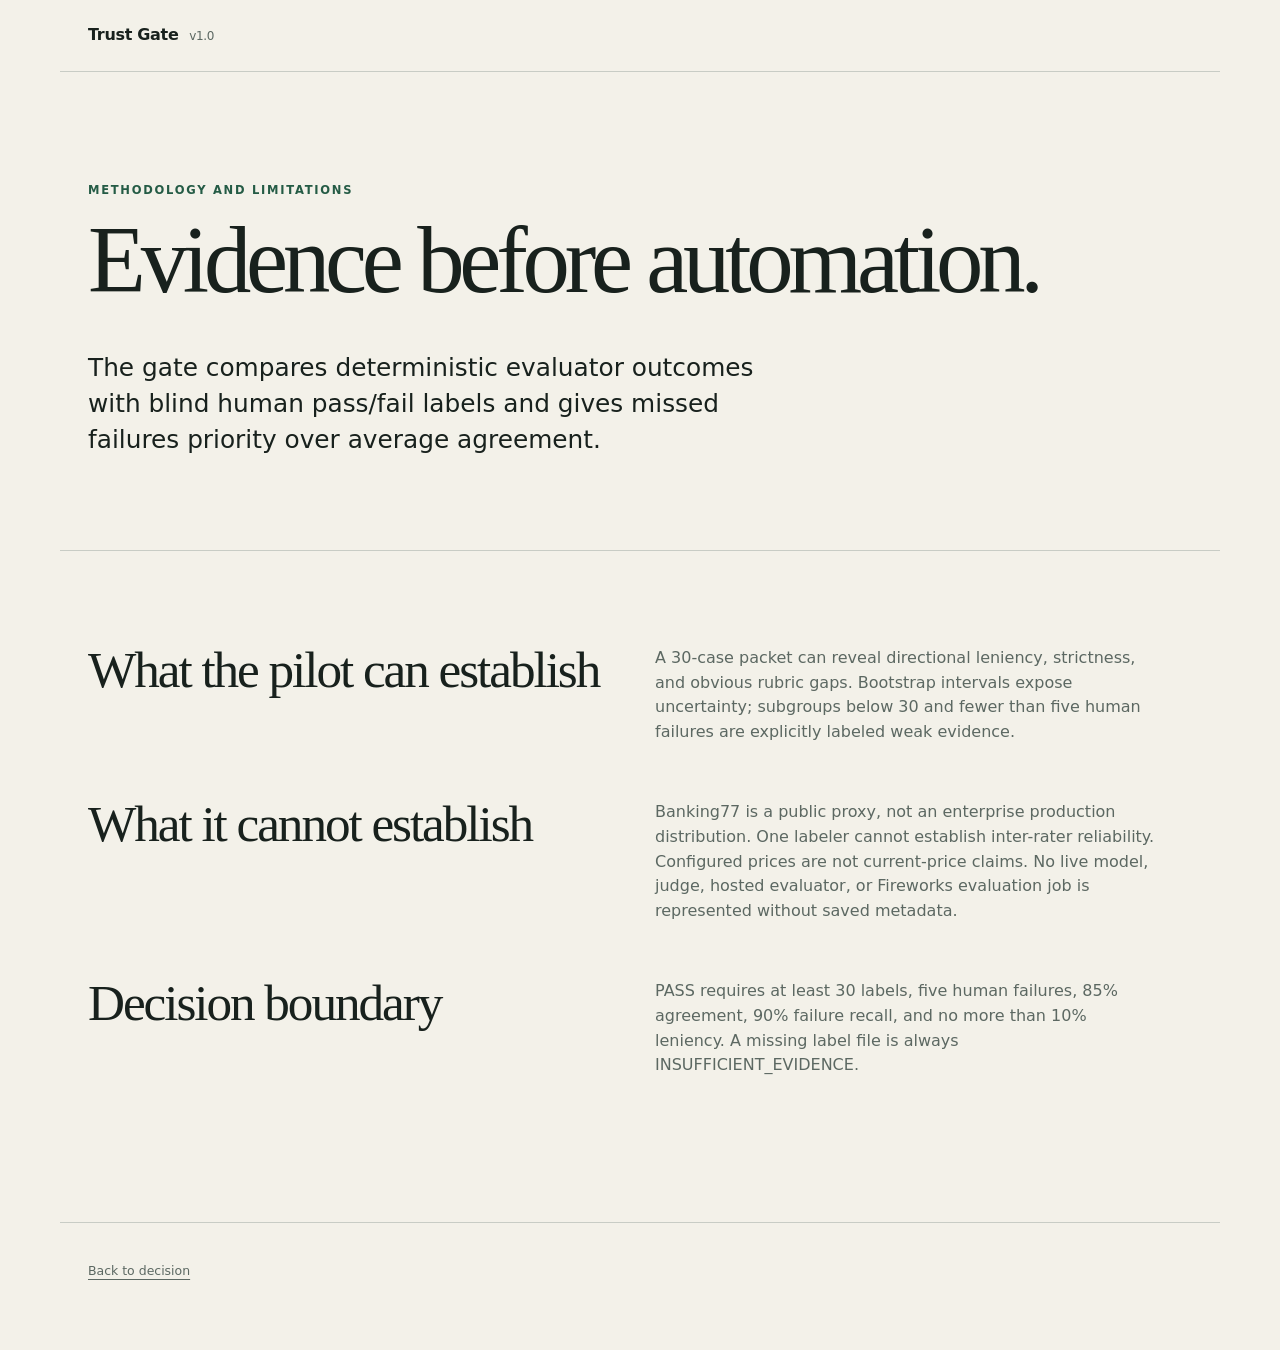
==== public_site/methodology.html @ ca29dec6 "Build evaluator trust gate" ====
<!doctype html><html lang="en"><head><meta charset="utf-8"><meta name="viewport" content="width=device-width, initial-scale=1"><title>Methodology - Evaluator Trust Gate</title><link rel="icon" href="favicon.svg" type="image/svg+xml"><link rel="stylesheet" href="styles.css"></head><body><header class="topbar"><a class="wordmark" href="index.html">Trust Gate <span>v1.0</span></a></header><main><section class="hero"><p class="eyebrow">Methodology and limitations</p><h1>Evidence before automation.</h1><p class="dek">The gate compares deterministic evaluator outcomes with blind human pass/fail labels and gives missed failures priority over average agreement.</p></section><section><div class="section-intro"><h2>What the pilot can establish</h2><p>A 30-case packet can reveal directional leniency, strictness, and obvious rubric gaps. Bootstrap intervals expose uncertainty; subgroups below 30 and fewer than five human failures are explicitly labeled weak evidence.</p></div><div class="section-intro"><h2>What it cannot establish</h2><p>Banking77 is a public proxy, not an enterprise production distribution. One labeler cannot establish inter-rater reliability. Configured prices are not current-price claims. No live model, judge, hosted evaluator, or Fireworks evaluation job is represented without saved metadata.</p></div><div class="section-intro"><h2>Decision boundary</h2><p>PASS requires at least 30 labels, five human failures, 85% agreement, 90% failure recall, and no more than 10% leniency. A missing label file is always INSUFFICIENT_EVIDENCE.</p></div></section></main><footer><a href="index.html">Back to decision</a></footer></body></html>
---- public_site/styles.css ----
:root { --ink:#18211d; --muted:#5c6862; --paper:#f3f1e9; --panel:#faf9f4; --line:#c8ccc5; --green:#245b45; --amber:#8b490e; --amber-bg:#f6e7d5; --max:1160px; }
* { box-sizing:border-box; }
html { scroll-behavior:smooth; }
body { margin:0; color:var(--ink); background:var(--paper); font-family:Inter, ui-sans-serif, system-ui, -apple-system, BlinkMacSystemFont, "Segoe UI", sans-serif; line-height:1.55; }
a { color:inherit; text-underline-offset:4px; }
a:focus-visible, button:focus-visible, select:focus-visible, .table-wrap:focus-visible { outline:3px solid var(--amber); outline-offset:3px; }
.skip { position:absolute; left:-999px; top:1rem; background:var(--ink); color:white; padding:.6rem 1rem; z-index:10; }
.skip:focus { left:1rem; }
.topbar { max-width:var(--max); margin:auto; min-height:72px; padding:0 28px; display:flex; align-items:center; justify-content:space-between; border-bottom:1px solid var(--line); }
.wordmark { font-weight:760; letter-spacing:-.02em; text-decoration:none; }
.wordmark span { color:var(--muted); font-weight:500; font-size:.75rem; margin-left:.35rem; }
nav { display:flex; gap:26px; font-size:.86rem; }
nav a { text-decoration:none; color:var(--muted); }
main, footer { max-width:var(--max); margin:auto; }
section { padding:92px 28px; border-bottom:1px solid var(--line); }
.hero { padding-top:110px; display:grid; grid-template-columns:1.4fr .6fr; column-gap:64px; }
.eyebrow { margin:0 0 16px; color:var(--green); text-transform:uppercase; font-size:.72rem; font-weight:760; letter-spacing:.15em; }
h1 { grid-column:1 / -1; max-width:960px; margin:0; font-family:Georgia, "Times New Roman", serif; font-size:clamp(3rem, 7.4vw, 6.5rem); font-weight:500; letter-spacing:-.055em; line-height:.93; }
.dek { margin:46px 0 0; font-size:clamp(1.15rem, 2vw, 1.55rem); line-height:1.45; max-width:720px; }
.hero-rule { margin-top:50px; border-top:4px solid var(--green); }
.hypothesis { margin:43px 0 0; font-size:.91rem; color:var(--muted); }
.hypothesis strong { display:block; color:var(--ink); margin-bottom:5px; }
.decision { background:var(--ink); color:#f7f5ed; }
.decision .eyebrow { color:#b9d2c5; }
.decision-head { display:flex; justify-content:space-between; gap:20px; align-items:end; }
h2 { margin:0; font-family:Georgia, "Times New Roman", serif; font-size:clamp(2rem, 4vw, 4rem); font-weight:500; letter-spacing:-.04em; line-height:1.04; }
.decision h2 { display:flex; align-items:center; gap:16px; }
.status-dot { width:16px; height:16px; border:3px solid #f1a761; border-radius:50%; flex:none; }
.decision-version { color:#aab2ae; font-size:.8rem; }
.decision-copy { max-width:750px; margin:26px 0 50px; color:#cbd1ce; font-size:1.1rem; }
.criteria { display:grid; grid-template-columns:repeat(4,1fr); border-top:1px solid #53605a; }
.criteria div { padding:22px 20px 0 0; min-height:126px; border-right:1px solid #53605a; }
.criteria div+div { padding-left:20px; }
.criteria div:last-child { border:0; }
.criteria span, .criteria small { display:block; color:#aab2ae; }
.criteria strong { display:block; font-size:1.45rem; margin:8px 0; }
.criteria .critical strong { color:#ffc181; }
.section-intro { display:grid; grid-template-columns:1fr 1fr; gap:30px; margin-bottom:52px; }
.section-intro .eyebrow { grid-column:1 / -1; margin-bottom:-12px; }
.section-intro p:last-child { margin:3px 0 0; color:var(--muted); max-width:500px; }
.inventory { display:grid; grid-template-columns:repeat(4,1fr); border-top:1px solid var(--ink); }
.inventory article { min-height:285px; padding:24px 20px 20px 0; border-right:1px solid var(--line); }
.inventory article+article { padding-left:20px; }
.inventory article:last-child { border-right:0; }
.inventory .number { margin:0; font-family:Georgia, serif; font-size:3.6rem; line-height:1; }
.inventory h3, .method h3 { margin:24px 0 8px; font-size:1rem; }
.inventory article>p:not(.number) { color:var(--muted); font-size:.88rem; }
.inventory span { display:inline-block; margin-top:16px; color:var(--amber); text-transform:uppercase; font-size:.68rem; font-weight:800; letter-spacing:.1em; }
.inventory .verified { color:var(--green); }
.inventory .missing { background:var(--amber-bg); padding-left:20px; }
.table-wrap { overflow-x:auto; }
table { width:100%; border-collapse:collapse; min-width:700px; background:var(--panel); }
th, td { text-align:left; padding:18px; border-bottom:1px solid var(--line); }
thead th { background:var(--ink); color:white; font-size:.73rem; letter-spacing:.08em; text-transform:uppercase; }
tbody th { font-size:.9rem; }
td { color:var(--muted); }
.filters { display:grid; grid-template-columns:repeat(4,1fr); gap:12px; margin-bottom:30px; }
label { font-size:.72rem; font-weight:700; text-transform:uppercase; letter-spacing:.08em; }
select { width:100%; margin-top:8px; padding:12px; border:1px solid var(--line); border-radius:0; background:var(--panel); color:var(--ink); font:inherit; text-transform:none; letter-spacing:normal; }
.case-list { border-top:1px solid var(--ink); }
.case-row { display:grid; grid-template-columns:100px 1fr 160px; gap:20px; padding:22px 0; border-bottom:1px solid var(--line); }
.case-row .case-id { font-family:ui-monospace, monospace; font-size:.75rem; color:var(--muted); }
.case-row h3 { margin:0 0 6px; font-size:1rem; }
.case-row p { margin:0; color:var(--muted); font-size:.88rem; }
.case-row .pending { color:var(--amber); font-size:.74rem; font-weight:800; text-transform:uppercase; }
.method-steps { list-style:none; padding:0; margin:0; border-top:1px solid var(--ink); }
.method-steps li { display:grid; grid-template-columns:100px 1fr; padding:26px 0; border-bottom:1px solid var(--line); }
.method-steps li>span { font-family:ui-monospace, monospace; color:var(--green); }
.method-steps h3 { margin:0 0 4px; }
.method-steps p { margin:0; color:var(--muted); max-width:700px; }
.implication { display:grid; grid-template-columns:1fr 2fr; gap:30px; background:var(--green); color:white; }
.implication .eyebrow { color:#c9e0d3; }
.implication h2 { grid-column:2; }
.implication>p:last-child { grid-column:2; max-width:760px; color:#dce9e2; }
footer { padding:38px 28px 70px; display:flex; justify-content:space-between; gap:30px; color:var(--muted); font-size:.78rem; }
footer p { max-width:520px; margin:0; }
footer div { display:flex; gap:10px; }
@media (max-width:760px) {
  nav { display:none; }
  section { padding:64px 20px; }
  .topbar { padding:0 20px; }
  .hero { padding-top:74px; display:block; }
  h1 { font-size:3.4rem; }
  .dek { margin-top:34px; }
  .hero-rule { margin-top:36px; }
  .decision-head { align-items:start; flex-direction:column; }
  .decision-version { order:-1; }
  .criteria, .inventory { grid-template-columns:1fr 1fr; }
  .criteria div:nth-child(2), .inventory article:nth-child(2) { border-right:0; }
  .criteria div:nth-child(n+3), .inventory article:nth-child(n+3) { border-top:1px solid var(--line); }
  .criteria div:nth-child(3) { padding-left:0; }
  .section-intro { display:block; }
  .section-intro h2 { margin-bottom:22px; }
  .filters { grid-template-columns:1fr 1fr; }
  .case-row { grid-template-columns:1fr; gap:8px; }
  .implication { display:block; }
  .implication h2 { margin-bottom:28px; }
  footer { display:block; }
  footer div { margin-top:20px; flex-wrap:wrap; }
}
@media (max-width:430px) {
  h1 { font-size:2.9rem; }
  .criteria, .inventory, .filters { grid-template-columns:1fr; }
  .criteria div, .criteria div:nth-child(2), .inventory article, .inventory article:nth-child(2) { border-right:0; border-top:1px solid var(--line); padding-left:0; }
  .method-steps li { grid-template-columns:50px 1fr; }
}
@media (prefers-reduced-motion:reduce) { html { scroll-behavior:auto; } }
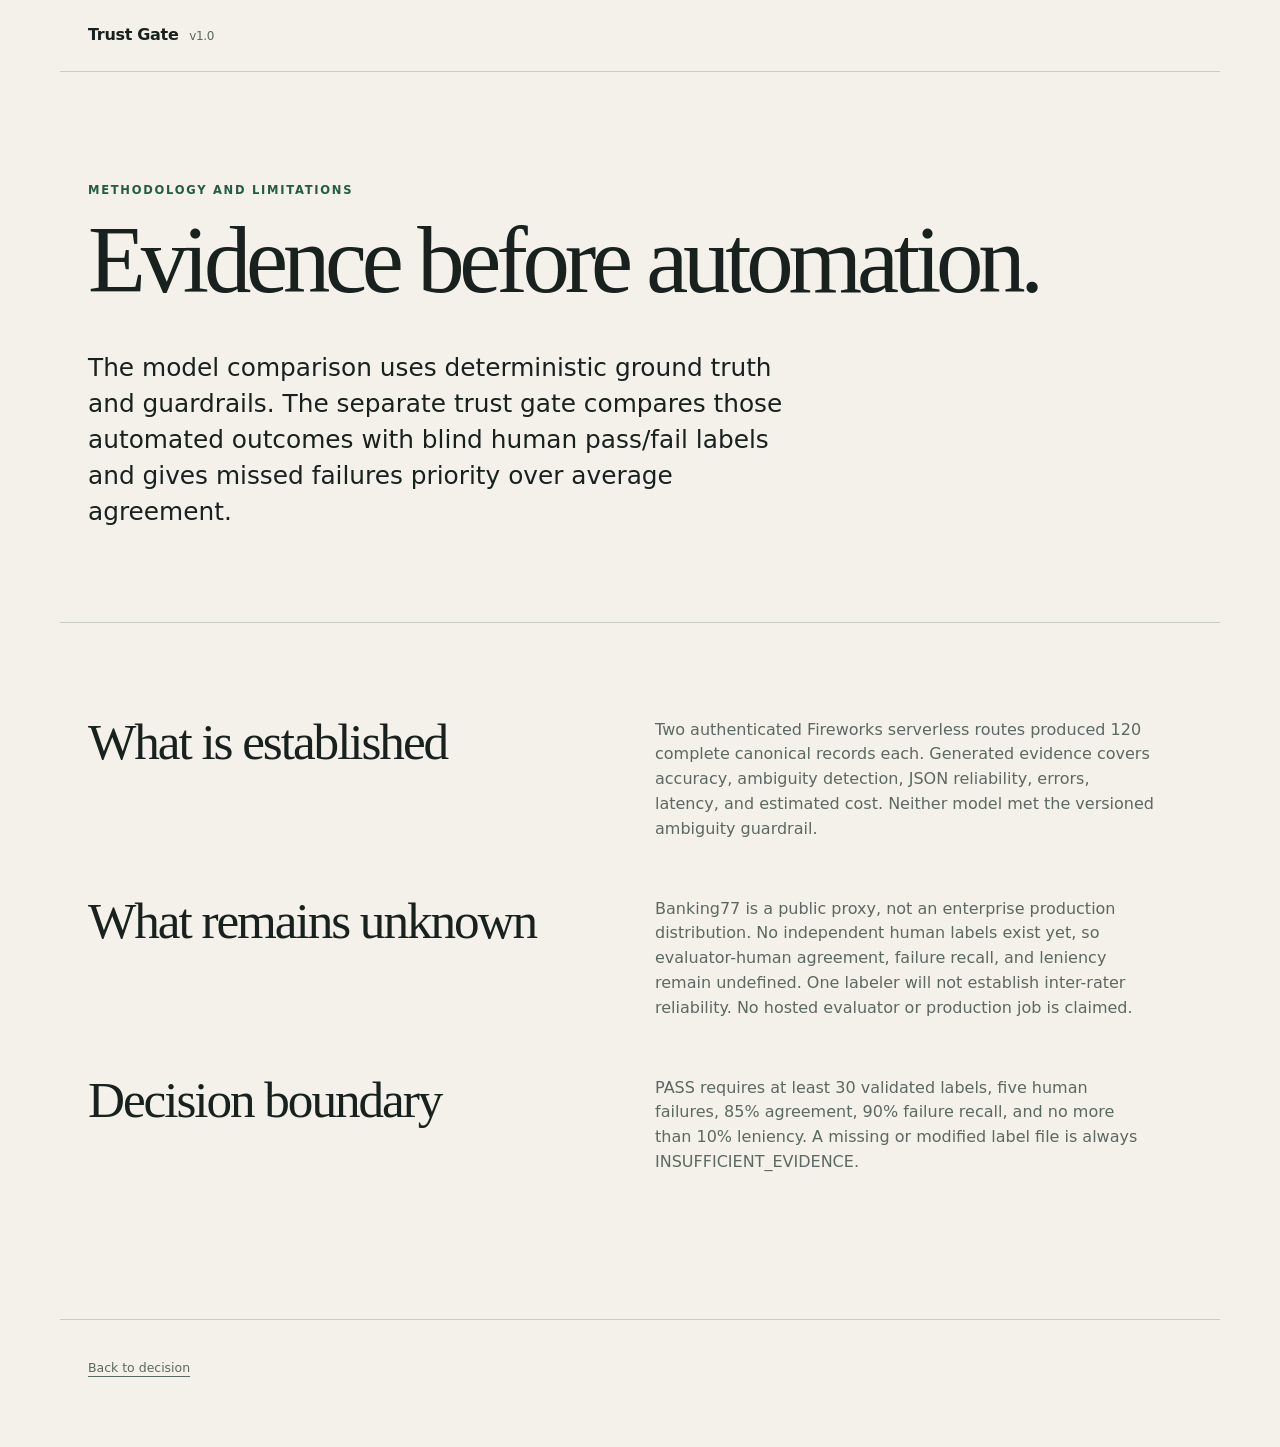
==== commit 9198fb03: "Add live Fireworks comparison evidence" ====
--- a/public_site/methodology.html
+++ b/public_site/methodology.html
@@ -1 +1,24 @@
-<!doctype html><html lang="en"><head><meta charset="utf-8"><meta name="viewport" content="width=device-width, initial-scale=1"><title>Methodology - Evaluator Trust Gate</title><link rel="icon" href="favicon.svg" type="image/svg+xml"><link rel="stylesheet" href="styles.css"></head><body><header class="topbar"><a class="wordmark" href="index.html">Trust Gate <span>v1.0</span></a></header><main><section class="hero"><p class="eyebrow">Methodology and limitations</p><h1>Evidence before automation.</h1><p class="dek">The gate compares deterministic evaluator outcomes with blind human pass/fail labels and gives missed failures priority over average agreement.</p></section><section><div class="section-intro"><h2>What the pilot can establish</h2><p>A 30-case packet can reveal directional leniency, strictness, and obvious rubric gaps. Bootstrap intervals expose uncertainty; subgroups below 30 and fewer than five human failures are explicitly labeled weak evidence.</p></div><div class="section-intro"><h2>What it cannot establish</h2><p>Banking77 is a public proxy, not an enterprise production distribution. One labeler cannot establish inter-rater reliability. Configured prices are not current-price claims. No live model, judge, hosted evaluator, or Fireworks evaluation job is represented without saved metadata.</p></div><div class="section-intro"><h2>Decision boundary</h2><p>PASS requires at least 30 labels, five human failures, 85% agreement, 90% failure recall, and no more than 10% leniency. A missing label file is always INSUFFICIENT_EVIDENCE.</p></div></section></main><footer><a href="index.html">Back to decision</a></footer></body></html>
+<!doctype html>
+<html lang="en">
+<head>
+  <meta charset="utf-8">
+  <meta name="viewport" content="width=device-width, initial-scale=1">
+  <meta name="description" content="Methodology and limitations for Ali Hasan's Fireworks Evaluator Trust Gate.">
+  <meta name="author" content="Ali Hasan">
+  <title>Methodology - Evaluator Trust Gate</title>
+  <link rel="icon" href="favicon.svg" type="image/svg+xml">
+  <link rel="stylesheet" href="styles.css">
+</head>
+<body>
+  <header class="topbar"><a class="wordmark" href="index.html">Trust Gate <span>v1.0</span></a></header>
+  <main>
+    <section class="hero"><p class="eyebrow">Methodology and limitations</p><h1>Evidence before automation.</h1><p class="dek">The model comparison uses deterministic ground truth and guardrails. The separate trust gate compares those automated outcomes with blind human pass/fail labels and gives missed failures priority over average agreement.</p></section>
+    <section>
+      <div class="section-intro"><h2>What is established</h2><p>Two authenticated Fireworks serverless routes produced 120 complete canonical records each. Generated evidence covers accuracy, ambiguity detection, JSON reliability, errors, latency, and estimated cost. Neither model met the versioned ambiguity guardrail.</p></div>
+      <div class="section-intro"><h2>What remains unknown</h2><p>Banking77 is a public proxy, not an enterprise production distribution. No independent human labels exist yet, so evaluator-human agreement, failure recall, and leniency remain undefined. One labeler will not establish inter-rater reliability. No hosted evaluator or production job is claimed.</p></div>
+      <div class="section-intro"><h2>Decision boundary</h2><p>PASS requires at least 30 validated labels, five human failures, 85% agreement, 90% failure recall, and no more than 10% leniency. A missing or modified label file is always INSUFFICIENT_EVIDENCE.</p></div>
+    </section>
+  </main>
+  <footer><a href="index.html">Back to decision</a></footer>
+</body>
+</html>
--- a/public_site/styles.css
+++ b/public_site/styles.css
@@ -63,6 +63,12 @@
 .case-row h3 { margin:0 0 6px; font-size:1rem; }
 .case-row p { margin:0; color:var(--muted); font-size:.88rem; }
 .case-row .pending { color:var(--amber); font-size:.74rem; font-weight:800; text-transform:uppercase; }
+.case-row details { margin-top:14px; font-size:.84rem; }
+.case-row summary { color:var(--green); cursor:pointer; font-weight:750; }
+.case-row dl { display:grid; grid-template-columns:145px 1fr; margin:14px 0 0; border-top:1px solid var(--line); }
+.case-row dt, .case-row dd { margin:0; padding:8px 0; border-bottom:1px solid var(--line); }
+.case-row dt { font-weight:700; }
+.case-row dd { color:var(--muted); }
 .method-steps { list-style:none; padding:0; margin:0; border-top:1px solid var(--ink); }
 .method-steps li { display:grid; grid-template-columns:100px 1fr; padding:26px 0; border-bottom:1px solid var(--line); }
 .method-steps li>span { font-family:ui-monospace, monospace; color:var(--green); }
@@ -93,6 +99,8 @@
   .section-intro h2 { margin-bottom:22px; }
   .filters { grid-template-columns:1fr 1fr; }
   .case-row { grid-template-columns:1fr; gap:8px; }
+  .case-row dl { grid-template-columns:1fr; }
+  .case-row dt { padding-bottom:0; border-bottom:0; }
   .implication { display:block; }
   .implication h2 { margin-bottom:28px; }
   footer { display:block; }
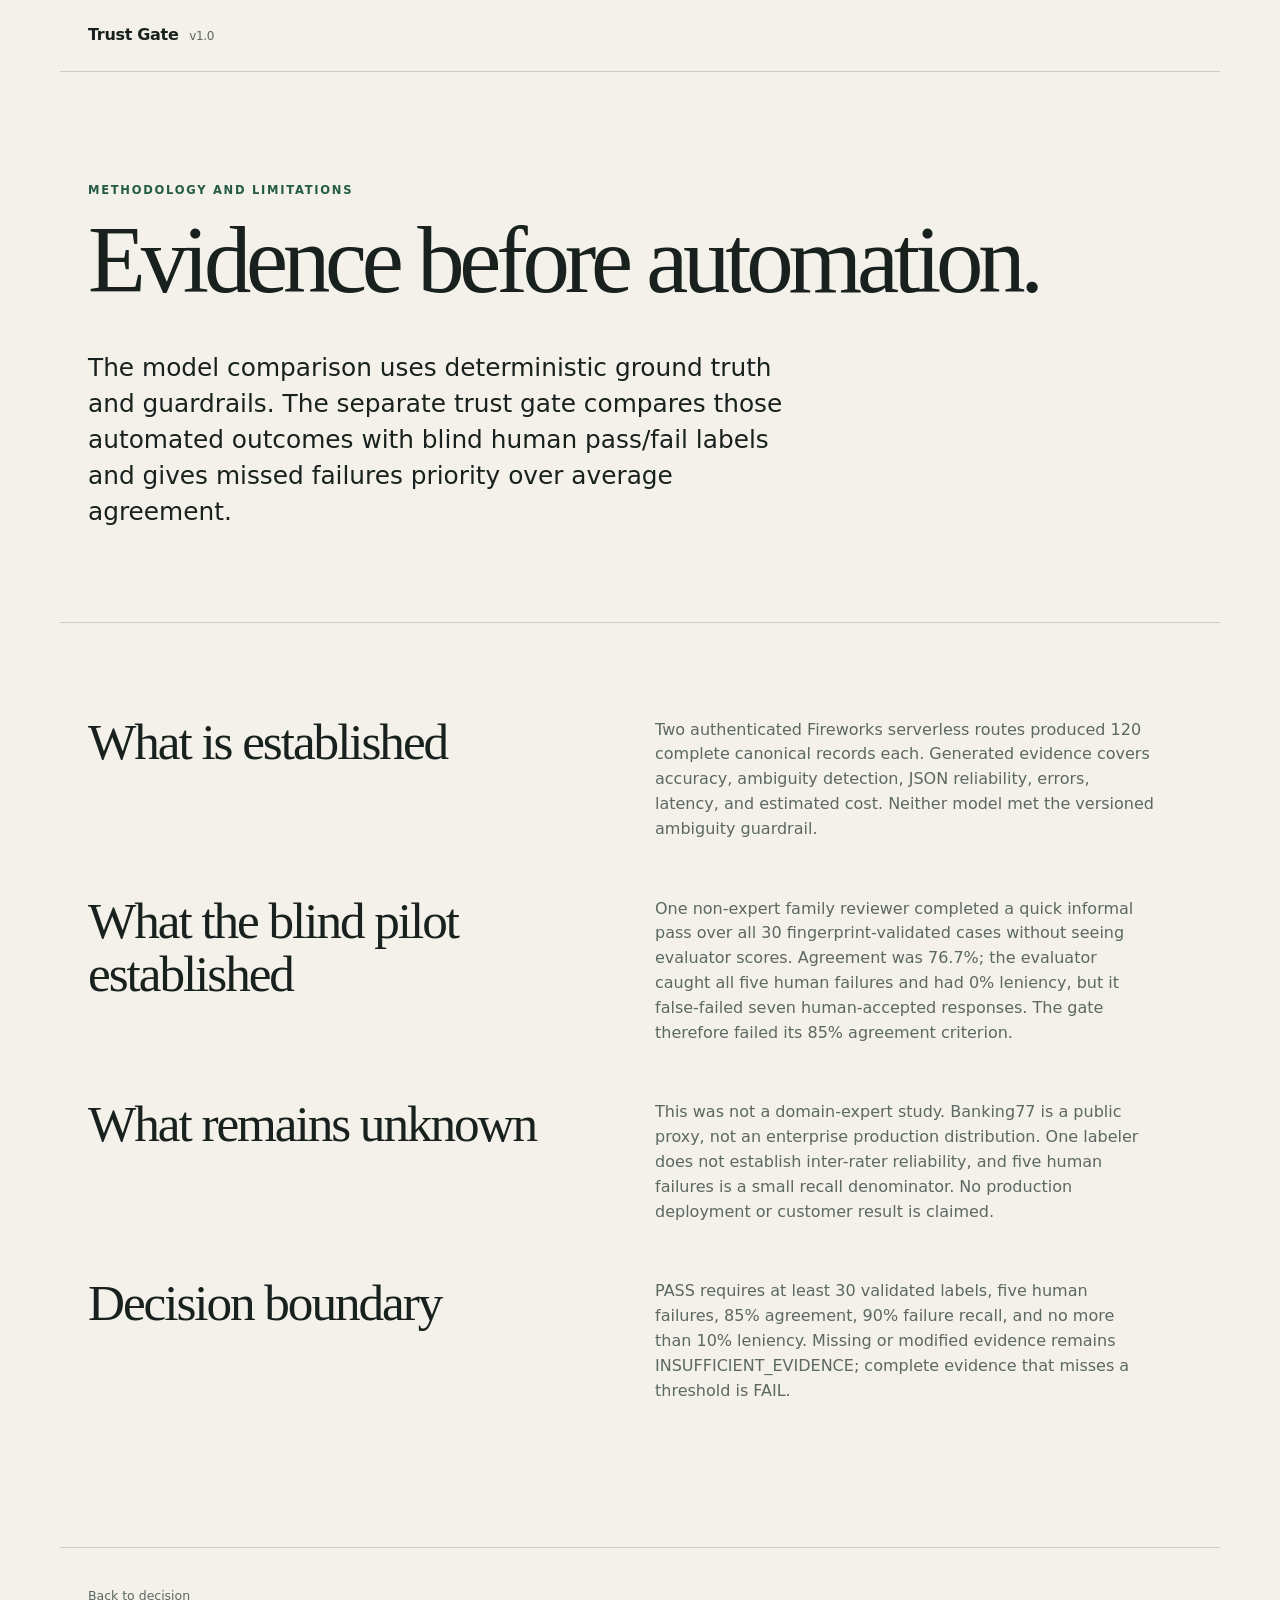
==== commit 2d46af23: "Publish validated human trust-gate evidence" ====
--- a/public_site/methodology.html
+++ b/public_site/methodology.html
@@ -15,8 +15,9 @@
     <section class="hero"><p class="eyebrow">Methodology and limitations</p><h1>Evidence before automation.</h1><p class="dek">The model comparison uses deterministic ground truth and guardrails. The separate trust gate compares those automated outcomes with blind human pass/fail labels and gives missed failures priority over average agreement.</p></section>
     <section>
       <div class="section-intro"><h2>What is established</h2><p>Two authenticated Fireworks serverless routes produced 120 complete canonical records each. Generated evidence covers accuracy, ambiguity detection, JSON reliability, errors, latency, and estimated cost. Neither model met the versioned ambiguity guardrail.</p></div>
-      <div class="section-intro"><h2>What remains unknown</h2><p>Banking77 is a public proxy, not an enterprise production distribution. No independent human labels exist yet, so evaluator-human agreement, failure recall, and leniency remain undefined. One labeler will not establish inter-rater reliability. No hosted evaluator or production job is claimed.</p></div>
-      <div class="section-intro"><h2>Decision boundary</h2><p>PASS requires at least 30 validated labels, five human failures, 85% agreement, 90% failure recall, and no more than 10% leniency. A missing or modified label file is always INSUFFICIENT_EVIDENCE.</p></div>
+      <div class="section-intro"><h2>What the blind pilot established</h2><p>One non-expert family reviewer completed a quick informal pass over all 30 fingerprint-validated cases without seeing evaluator scores. Agreement was 76.7%; the evaluator caught all five human failures and had 0% leniency, but it false-failed seven human-accepted responses. The gate therefore failed its 85% agreement criterion.</p></div>
+      <div class="section-intro"><h2>What remains unknown</h2><p>This was not a domain-expert study. Banking77 is a public proxy, not an enterprise production distribution. One labeler does not establish inter-rater reliability, and five human failures is a small recall denominator. No production deployment or customer result is claimed.</p></div>
+      <div class="section-intro"><h2>Decision boundary</h2><p>PASS requires at least 30 validated labels, five human failures, 85% agreement, 90% failure recall, and no more than 10% leniency. Missing or modified evidence remains INSUFFICIENT_EVIDENCE; complete evidence that misses a threshold is FAIL.</p></div>
     </section>
   </main>
   <footer><a href="index.html">Back to decision</a></footer>
